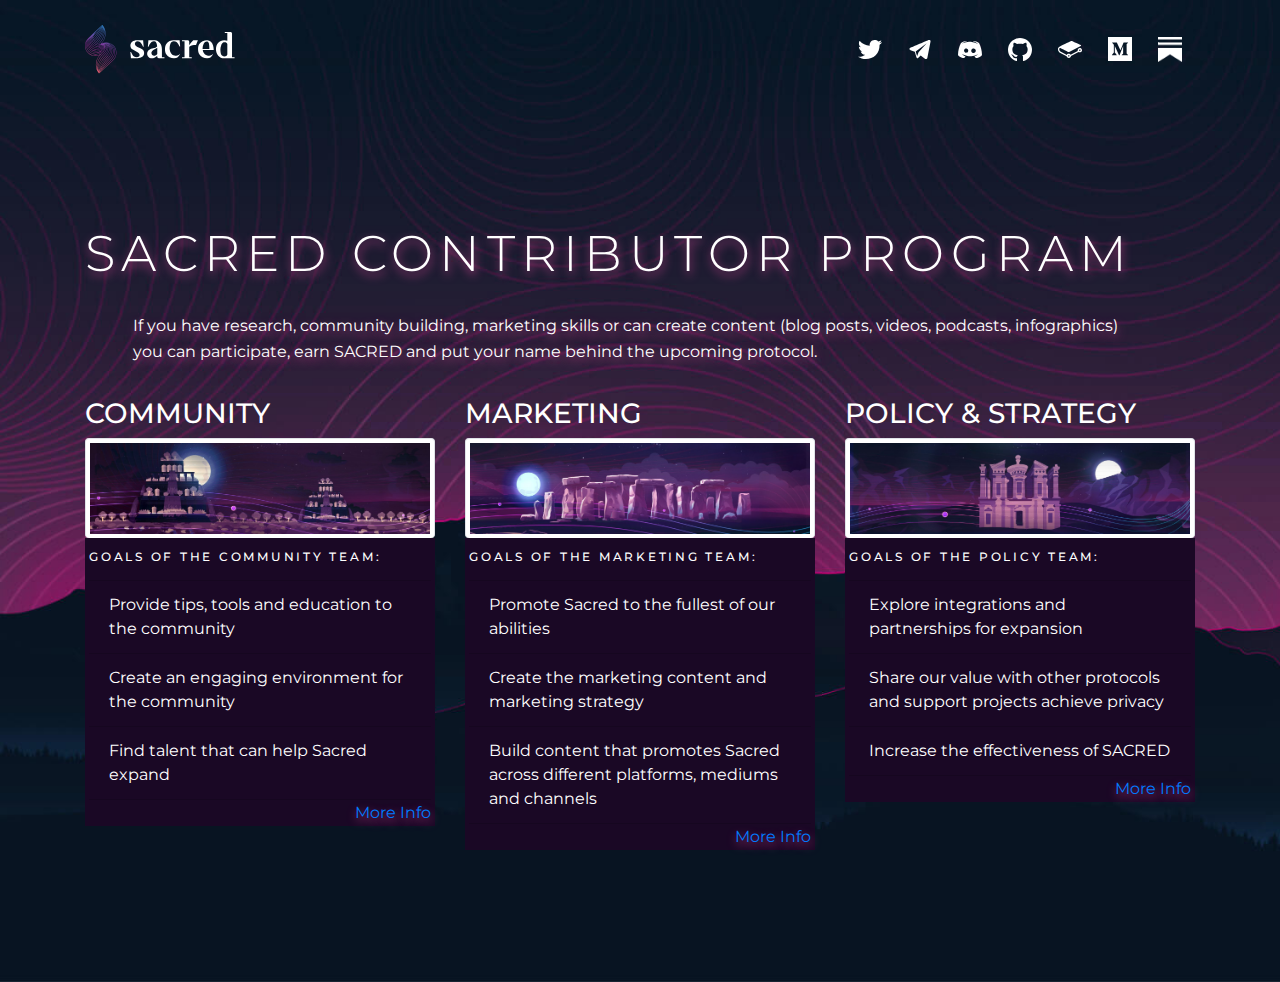
==== pages/contributor-program/index.html @ c4b3e5a7 "feat: add contributor page" ====
<!DOCTYPE html>
<html>

<head>
    <title>Sacred Finance Contributor Program</title>
    <meta charset="utf-8">
    <meta name="viewport" content="width=device-width, initial-scale=1, shrink-to-fit=no">
    <link rel="icon" href="/favicon.ico">
    <link rel="stylesheet" href="https://maxcdn.bootstrapcdn.com/bootstrap/4.0.0/css/bootstrap.min.css"
        integrity="sha384-Gn5384xqQ1aoWXA+058RXPxPg6fy4IWvTNh0E263XmFcJlSAwiGgFAW/dAiS6JXm" crossorigin="anonymous">
    <link rel="stylesheet" type="text/css" href="../../assets/css/styles.min.css?ver=1.0.1">
    <link rel="preconnect" href="https://fonts.googleapis.com">
    <link rel="preconnect" href="https://fonts.gstatic.com" crossorigin>
    <link
        href="https://fonts.googleapis.com/css2?family=Montserrat:ital,wght@0,100;0,200;0,300;0,400;0,500;0,600;0,700;0,800;0,900;1,100;1,200;1,300;1,400;1,500;1,600;1,700;1,800;1,900&display=swap"
        rel="stylesheet">
    <script src="https://code.jquery.com/jquery-3.2.1.slim.min.js"
        integrity="sha384-KJ3o2DKtIkvYIK3UENzmM7KCkRr/rE9/Qpg6aAZGJwFDMVNA/GpGFF93hXpG5KkN"
        crossorigin="anonymous"></script>

    <script src="https://maxcdn.bootstrapcdn.com/bootstrap/4.0.0/js/bootstrap.min.js"
        integrity="sha384-JZR6Spejh4U02d8jOt6vLEHfe/JQGiRRSQQxSfFWpi1MquVdAyjUar5+76PVCmYl"
        crossorigin="anonymous"></script>
    <script>
        $(document).ready(function () {
            $('.more-info')
                .click(
                    function () {
                        $(this).hide();
                    }
                );
        });

    </script>
</head>

<body>
    <div class="container">
        <nav class="navbar navbar-expand-lg navbar-dark">
            <a class="navbar-brand" href="/">
                <img src="../../assets/images/logo-colored.svg" class="logo d-none d-lg-block">
                <img src="../../assets/images/logo-white-mobile.svg" class="logo d-block d-lg-none">
            </a>
            <button class="navbar-toggler" type="button" data-toggle="collapse" data-target="#navbarSupportedContent"
                aria-controls="navbarSupportedContent" aria-expanded="false" aria-label="Toggle navigation">
                <img src="../../assets/images/icon-menu.svg">
            </button>

            <!-- MENU ITEMS START -->
            <div class="collapse navbar-collapse justify-content-end" id="navbarSupportedContent">
                <ul class="navbar-nav">
                    <li class="nav-item">
                        <a class="nav-link" href="https://twitter.com/SacredFinance_" target="_blank"><img
                                src="../../assets/images/twitter.svg" /> <span>Twitter</span></a>
                    </li>
                    <li class="nav-item">
                        <a class="nav-link" href="https://t.me/joinchat/KEAAi3VkeNg2ODdh" target="_blank"><img
                                src="../../assets/images/telegram.svg" /> <span>Telegram</span></a>
                    </li>
                    <li class="nav-item">
                        <a class="nav-link" href="https://discord.com/invite/EH27XHGDQj" target="_blank"><img
                                src="../../assets/images/discord.svg" /> <span>Discord</span></a>
                    </li>
                    <li class="nav-item">
                        <a class="nav-link" href="https://github.com/Sacred-Finance" target="_blank"><img
                                src="../../assets/images/github.svg" /> <span>Github</span></a>
                    </li>
                    <li class="nav-item">
                        <a class="nav-link" href="https://sacred.gitbook.io/sacred-finance/" target="_blank"><img
                                src="../../assets/images/gitbook.svg" /> <span>Gitbook</span></a>
                    </li>
                    <li class="nav-item">
                        <a class="nav-link" href="https://sacredfinance.medium.com/" target="_blank"><img
                                src="../../assets/images/medium.svg" /> <span>Medium</span></a>
                    </li>
                    <li class="nav-item">
                        <a class="nav-link" href="https://sacred.substack.com/" target="_blank"><img
                                src="../../assets/images/substack.png" /> <span>Substack</span></a>
                    </li>

                </ul>
            </div>
            <!-- MENU ITEMS END -->
        </nav>
        <main>
            <div class="row">
                <div class="col-12 mx-auto">
                    <h1>SACRED CONTRIBUTOR PROGRAM</h1>
                </div>
            </div>

            <div class="row">
                <div class="col-12 col-lg-11 mx-auto">
                    <p> If you have research, community building, marketing skills or can create content
                        (blog posts, videos, podcasts, infographics) you can participate, earn SACRED and put your name
                        behind the upcoming protocol.
                    </p>
                </div>

            </div>
            <div class="row">
                <!-- start stream -->
                <div class="col-sm-12 col-md-4 mx-auto">
                    <h3>COMMUNITY</h3>
                    <div class="rounded-top">
                        <img src="../../assets/images/contributor-streams/community.png"
                            class="img-thumbnail border-bottom-0">
                        <div class="px-1 bg-dark">
                            <h5 class="mt-0 pt-1">Goals of the Community Team:</h5>
                            <ul class="list-group  list-group-flush  list-group-item-dark">
                                <li class="list-group-item bg-dark">Provide tips, tools and education to the community
                                </li>
                                <li class="list-group-item bg-dark">Create an engaging environment for the community
                                </li>
                                <li class="list-group-item bg-dark">Find talent that can help Sacred expand
                                </li>
                            </ul>
                            <p class="text-right">
                                <a class="more-info" data-toggle="collapse" href="#community-info" role="button"
                                    aria-expanded="false" aria-controls="community-info">
                                    More Info
                                </a>
                            </p>
                            <div class="collapse" id="community-info">
                                <h5>Consider joining us if you enjoy:</h5>
                                <ul class="list-group  list-group-flush  list-group-item-dark">
                                    <li class="list-group-item bg-dark">Engaging with the commnity</li>
                                    <li class="list-group-item bg-dark">Organizing community events</li>
                                    <li class="list-group-item bg-dark">Moderating channels</li>
                                </ul>
                                <a onclick="$(this).hide();" class="btn btn-outline-primary w-100"
                                    href="https://discord.com/channels/816041991502430218/941066419850870844">Join
                                    Community
                                    Initiatives</a>
                            </div>
                        </div>
                    </div>
                </div>
                <!-- end stream -->

                <!-- start stream -->
                <div class="col-sm-12 col-md-4 mx-auto">
                    <h3>MARKETING</h3>
                    <div class="rounded-top">
                        <img src="../../assets/images/contributor-streams/marketing.png"
                            class="img-thumbnail border-bottom-0">
                        <div class="px-1 bg-dark">
                            <h5 class="mt-0 pt-1">Goals of the Marketing team:</h5>
                            <ul class="list-group  list-group-flush  list-group-item-dark">
                                <li class="list-group-item bg-dark">Promote Sacred to the fullest of our abilities</li>
                                <li class="list-group-item bg-dark">Create the marketing content and marketing strategy
                                </li>
                                <li class="list-group-item bg-dark">Build content that promotes Sacred
                                    across different platforms, mediums and channels</li>
                            </ul>
                            <p class="text-right">

                                <a class="more-info" data-toggle="collapse" href="#marketing-info" role="button"
                                    aria-expanded="false" aria-controls="marketing-info">
                                    More Info
                                </a>
                            </p>
                            <div class="collapse" id="marketing-info">
                                <h5>Consider joining us if you enjoy:</h5>
                                <ul class="list-group  list-group-flush  list-group-item-dark">
                                    <li class="list-group-item bg-dark">Making photo and video memes</li>
                                    <li class="list-group-item bg-dark">Influencer marketing</li>
                                    <li class="list-group-item bg-dark">Creating Twitter campaigns/ threads + Reddit
                                        campaigns</li>
                                    <li class="list-group-item bg-dark">SEO + Funnel design + Lead nurturing</li>
                                    <li class="list-group-item bg-dark">Event/ partnership promotion</li>
                                </ul>
                                <a class="btn btn-outline-primary w-100"
                                    href="https://discord.com/channels/816041991502430218/916038110339534909">Join
                                    Marketing
                                    & Brand</a>
                            </div>
                        </div>
                    </div>
                </div>
                <!-- end stream -->

                <!-- start stream -->
                <div class="col-sm-12 col-md-4 mx-auto">
                    <h3>POLICY & STRATEGY</h3>
                    <div class="rounded-top">
                        <img src="../../assets/images/contributor-streams/policy-strategy.png"
                            class="img-thumbnail border-bottom-0">
                        <div class="px-1 bg-dark">
                            <h5 class="mt-0 pt-1">Goals of the Policy team:</h5>
                            <ul class="list-group  list-group-flush  list-group-item-dark">
                                <li class="list-group-item bg-dark">Explore integrations and partnerships for expansion
                                </li>
                                <li class="list-group-item bg-dark">Share our value with other protocols and support
                                    projects achieve privacy
                                </li>
                                <li class="list-group-item bg-dark">Increase the effectiveness of SACRED</li>
                            </ul>
                            <p class="text-right">
                                <a class="more-info" data-toggle="collapse" href="#policy-info" role="button"
                                    aria-expanded="false" aria-controls="policy-info">
                                    More Info
                                </a>
                            </p>
                            <div class="collapse" id="policy-info">
                                <h5>Consider joining us if you enjoy:</h5>
                                <ul class="list-group  list-group-flush  list-group-item-dark">
                                    <li class="list-group-item bg-dark">Researching protocols</li>
                                    <li class="list-group-item bg-dark">Writing policy documents</li>
                                    <li class="list-group-item bg-dark">Working with tokenomics</li>
                                </ul>
                                <a class="btn btn-outline-primary w-100"
                                    href="https://discord.com/channels/816041991502430218/916037998603300964">Join
                                    Policy
                                    & Strategy</a>
                            </div>
                        </div>
                    </div>
                </div>
                <!-- end stream -->
            </div>
        </main>
    </div>
</body>

</html>
---- assets/css/styles.min.css ----
body{margin:0;background-image:url(../images/bg-desktop.jpg);background-size:cover;background-repeat:no-repeat;min-height:100vh;font-family:'Montserrat',sans-serif}.navbar{padding:20px 0}.logo{width:150px}.navbar .nav-item a{color:#fff!important}.navbar .nav-item{margin:0 5px}.navbar .nav-item span{display:none}.navbar .nav-item img{width:24px}.navbar-dark .navbar-toggler{border-color:transparent;color:transparent;outline:none!important}.btn-cta{text-decoration:none!important;color:#fff!important}.btn-cta div{padding:.5rem 1.5rem;border:3px double transparent;border-radius:80px;background-image:linear-gradient(rgb(13,14,33),#0d0e21),radial-gradient(circle at left top,#b33d82,#3179bf);background-origin:border-box;background-clip:padding-box,border-box;letter-spacing:.2em;font-size:12px;width:175px;text-align:center;-webkit-transition:background 0.2s linear;-moz-transition:background 0.2s linear;-o-transition:background 0.2s linear;transition:background 0.2s linear;font-weight:700}.btn-cta.disabled div{color:#6c757d;background-image:none;background-color:#e8e8e8;opacity:.7;transition:0.2s}.btn-cta.disabled:hover div{color:#6c757d;background-image:none;background-color:#e8e8e8;opacity:.6}.navbar .nav-item .btn-cta div{width:175px}.btn-cta div:hover{background-image:linear-gradient(to right,#b33d82,#3179bf),radial-gradient(circle at left top,#b33d82,#3179bf)}main{padding-top:120px;padding-bottom:100px;color:#fff}main h1{margin-bottom:24px;font-weight:300;font-size:50px;line-height:1.4;letter-spacing:.125em;text-shadow:1px 4px 10px #b33d82;text-transform:uppercase}main p{text-shadow:1px 4px 10px #b33d82;font-size:16px;line-height:26px;margin-bottom:32px}main h5{font-weight:500;font-size:12px;line-height:30px;letter-spacing:.23em;text-transform:uppercase;/* margin-top:32px; */margin-bottom:8px}main img.main-icon{top:-75px;position:relative}main img.polygon{margin-right:20px;height:20px}main img.ethereum{height:26px}main img.aavegrantsdao{width:100px}.bg-dark{background-color: #1a0825 !important;color:#fff;}@media (max-width:1199px) and (min-width:992px){main{padding-top:120px}main img.main-icon{margin-top:0}main h1{margin-bottom:24px;font-weight:300;font-size:42px}main p{font-size:16px;line-height:26px}}@media (max-width:991px){main{text-align:center;padding-top:50px}main img.main-icon{margin:0;width:100px;padding-bottom:50px;top:0}main .btn-cta div{margin:0 auto}.navbar .nav-item span{display:inline-block;margin-left:20px}.navbar .nav-item .btn-cta div{margin-top:10px}main h1{font-weight:700;font-size:32px;line-height:32px;margin-bottom:18px;text-shadow:1px 4px 10px #b33d82}main p{text-shadow:1px 4px 10px #b33d82;font-size:16px;line-height:24px;margin-bottom:18px}}@media (max-width:767px){body{background-image:url(../images/bg-mobile.jpg);background-position:center}}
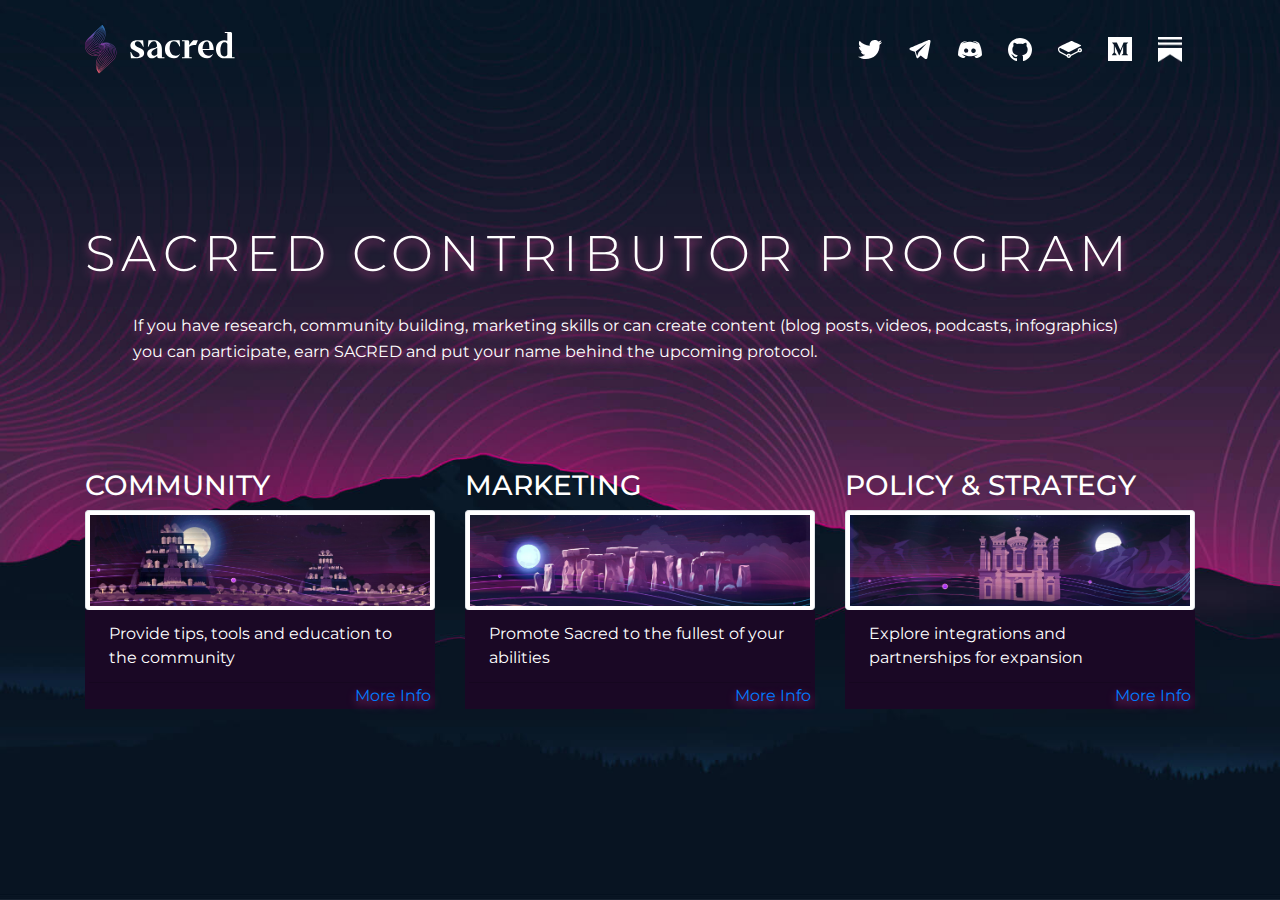
==== commit 750ddbb6: "feat: update text and spacing" ====
--- a/pages/contributor-program/index.html
+++ b/pages/contributor-program/index.html
@@ -5,7 +5,7 @@
     <title>Sacred Finance Contributor Program</title>
     <meta charset="utf-8">
     <meta name="viewport" content="width=device-width, initial-scale=1, shrink-to-fit=no">
-    <link rel="icon" href="/favicon.ico">
+    <link rel="icon" href="../../favicon.ico">
     <link rel="stylesheet" href="https://maxcdn.bootstrapcdn.com/bootstrap/4.0.0/css/bootstrap.min.css"
         integrity="sha384-Gn5384xqQ1aoWXA+058RXPxPg6fy4IWvTNh0E263XmFcJlSAwiGgFAW/dAiS6JXm" crossorigin="anonymous">
     <link rel="stylesheet" type="text/css" href="../../assets/css/styles.min.css?ver=1.0.1">
@@ -98,6 +98,9 @@
                 </div>
 
             </div>
+            <br>
+            <br>
+            <br>
             <div class="row">
                 <!-- start stream -->
                 <div class="col-sm-12 col-md-4 mx-auto">
@@ -106,14 +109,11 @@
                         <img src="../../assets/images/contributor-streams/community.png"
                             class="img-thumbnail border-bottom-0">
                         <div class="px-1 bg-dark">
-                            <h5 class="mt-0 pt-1">Goals of the Community Team:</h5>
+
                             <ul class="list-group  list-group-flush  list-group-item-dark">
                                 <li class="list-group-item bg-dark">Provide tips, tools and education to the community
                                 </li>
-                                <li class="list-group-item bg-dark">Create an engaging environment for the community
-                                </li>
-                                <li class="list-group-item bg-dark">Find talent that can help Sacred expand
-                                </li>
+
                             </ul>
                             <p class="text-right">
                                 <a class="more-info" data-toggle="collapse" href="#community-info" role="button"
@@ -124,6 +124,12 @@
                             <div class="collapse" id="community-info">
                                 <h5>Consider joining us if you enjoy:</h5>
                                 <ul class="list-group  list-group-flush  list-group-item-dark">
+                                    <li class="list-group-item bg-dark">Creating an engaging environment for the
+                                        community
+                                    </li>
+                                    <li class="list-group-item bg-dark">Find talent that can help Sacred expand
+                                    </li>
+
                                     <li class="list-group-item bg-dark">Engaging with the commnity</li>
                                     <li class="list-group-item bg-dark">Organizing community events</li>
                                     <li class="list-group-item bg-dark">Moderating channels</li>
@@ -145,13 +151,9 @@
                         <img src="../../assets/images/contributor-streams/marketing.png"
                             class="img-thumbnail border-bottom-0">
                         <div class="px-1 bg-dark">
-                            <h5 class="mt-0 pt-1">Goals of the Marketing team:</h5>
                             <ul class="list-group  list-group-flush  list-group-item-dark">
-                                <li class="list-group-item bg-dark">Promote Sacred to the fullest of our abilities</li>
-                                <li class="list-group-item bg-dark">Create the marketing content and marketing strategy
-                                </li>
-                                <li class="list-group-item bg-dark">Build content that promotes Sacred
-                                    across different platforms, mediums and channels</li>
+                                <li class="list-group-item bg-dark">Promote Sacred to the fullest of your abilities</li>
+
                             </ul>
                             <p class="text-right">
 
@@ -163,6 +165,11 @@
                             <div class="collapse" id="marketing-info">
                                 <h5>Consider joining us if you enjoy:</h5>
                                 <ul class="list-group  list-group-flush  list-group-item-dark">
+                                    <li class="list-group-item bg-dark">Creating the marketing content and marketing
+                                        strategy
+                                    </li>
+                                    <li class="list-group-item bg-dark">Build content that promotes Sacred
+                                        across different platforms, mediums and channels</li>
                                     <li class="list-group-item bg-dark">Making photo and video memes</li>
                                     <li class="list-group-item bg-dark">Influencer marketing</li>
                                     <li class="list-group-item bg-dark">Creating Twitter campaigns/ threads + Reddit
@@ -187,14 +194,10 @@
                         <img src="../../assets/images/contributor-streams/policy-strategy.png"
                             class="img-thumbnail border-bottom-0">
                         <div class="px-1 bg-dark">
-                            <h5 class="mt-0 pt-1">Goals of the Policy team:</h5>
                             <ul class="list-group  list-group-flush  list-group-item-dark">
                                 <li class="list-group-item bg-dark">Explore integrations and partnerships for expansion
                                 </li>
-                                <li class="list-group-item bg-dark">Share our value with other protocols and support
-                                    projects achieve privacy
-                                </li>
-                                <li class="list-group-item bg-dark">Increase the effectiveness of SACRED</li>
+
                             </ul>
                             <p class="text-right">
                                 <a class="more-info" data-toggle="collapse" href="#policy-info" role="button"
@@ -205,6 +208,11 @@
                             <div class="collapse" id="policy-info">
                                 <h5>Consider joining us if you enjoy:</h5>
                                 <ul class="list-group  list-group-flush  list-group-item-dark">
+                                    <li class="list-group-item bg-dark">Sharing our value with other protocols and
+                                        support
+                                        projects achieve privacy
+                                    </li>
+                                    <li class="list-group-item bg-dark">Increase the effectiveness of SACRED</li>
                                     <li class="list-group-item bg-dark">Researching protocols</li>
                                     <li class="list-group-item bg-dark">Writing policy documents</li>
                                     <li class="list-group-item bg-dark">Working with tokenomics</li>
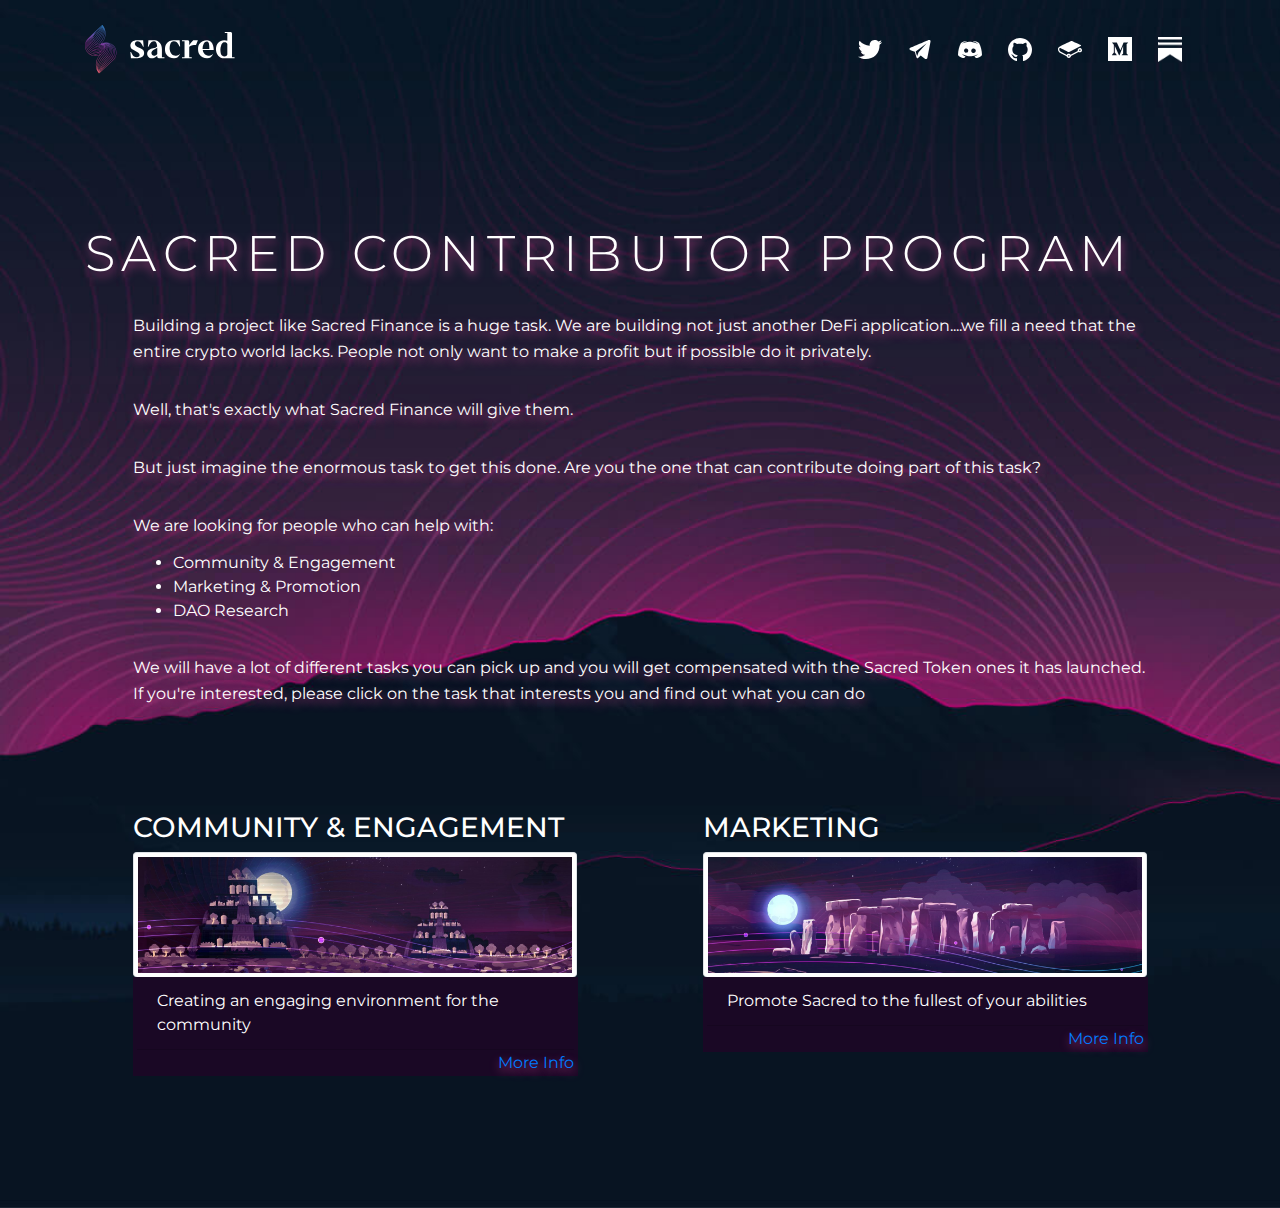
==== commit 2cabfe60: "feat: update text" ====
--- a/pages/contributor-program/index.html
+++ b/pages/contributor-program/index.html
@@ -91,9 +91,33 @@
 
             <div class="row">
                 <div class="col-12 col-lg-11 mx-auto">
-                    <p> If you have research, community building, marketing skills or can create content
-                        (blog posts, videos, podcasts, infographics) you can participate, earn SACRED and put your name
-                        behind the upcoming protocol.
+                    <p>
+
+                        Building a project like Sacred Finance is a huge task.
+                        We are building not just another DeFi application....we fill a need that the entire crypto world
+                        lacks.
+                        People not only want to make a profit but if possible do it privately.
+                    </p>
+                    <p>
+                        Well, that's exactly what Sacred Finance will give them.
+                    </p>
+                    <p>
+                        But just imagine the enormous task to get this done.
+                        Are you the one that can contribute doing part of this task?
+                    </p>
+                    <p>
+                        We are looking for people who can help with:
+                    <ul style="margin-top: -20px;">
+                        <li>Community & Engagement</li>
+                        <li>Marketing & Promotion</li>
+                        <li>DAO Research</li>
+                    </ul>
+                    </p>
+                    <p>
+                        We will have a lot of different tasks you can pick up and you will get compensated with the
+                        Sacred Token ones it has launched.
+
+                        If you're interested, please click on the task that interests you and find out what you can do
                     </p>
                 </div>
 
@@ -103,15 +127,16 @@
             <br>
             <div class="row">
                 <!-- start stream -->
-                <div class="col-sm-12 col-md-4 mx-auto">
-                    <h3>COMMUNITY</h3>
+                <div class="col-sm-12 col-md-5 mx-auto">
+                    <h3>COMMUNITY & ENGAGEMENT</h3>
                     <div class="rounded-top">
                         <img src="../../assets/images/contributor-streams/community.png"
                             class="img-thumbnail border-bottom-0">
                         <div class="px-1 bg-dark">
 
                             <ul class="list-group  list-group-flush  list-group-item-dark">
-                                <li class="list-group-item bg-dark">Provide tips, tools and education to the community
+                                <li class="list-group-item bg-dark">Creating an engaging environment for the
+                                    community
                                 </li>
 
                             </ul>
@@ -124,7 +149,7 @@
                             <div class="collapse" id="community-info">
                                 <h5>Consider joining us if you enjoy:</h5>
                                 <ul class="list-group  list-group-flush  list-group-item-dark">
-                                    <li class="list-group-item bg-dark">Creating an engaging environment for the
+                                    <li class="list-group-item bg-dark">Provide tips, tools and education to the
                                         community
                                     </li>
                                     <li class="list-group-item bg-dark">Find talent that can help Sacred expand
@@ -145,7 +170,7 @@
                 <!-- end stream -->
 
                 <!-- start stream -->
-                <div class="col-sm-12 col-md-4 mx-auto">
+                <div class="col-sm-12 col-md-5 mx-auto">
                     <h3>MARKETING</h3>
                     <div class="rounded-top">
                         <img src="../../assets/images/contributor-streams/marketing.png"
@@ -186,46 +211,6 @@
                     </div>
                 </div>
                 <!-- end stream -->
-
-                <!-- start stream -->
-                <div class="col-sm-12 col-md-4 mx-auto">
-                    <h3>POLICY & STRATEGY</h3>
-                    <div class="rounded-top">
-                        <img src="../../assets/images/contributor-streams/policy-strategy.png"
-                            class="img-thumbnail border-bottom-0">
-                        <div class="px-1 bg-dark">
-                            <ul class="list-group  list-group-flush  list-group-item-dark">
-                                <li class="list-group-item bg-dark">Explore integrations and partnerships for expansion
-                                </li>
-
-                            </ul>
-                            <p class="text-right">
-                                <a class="more-info" data-toggle="collapse" href="#policy-info" role="button"
-                                    aria-expanded="false" aria-controls="policy-info">
-                                    More Info
-                                </a>
-                            </p>
-                            <div class="collapse" id="policy-info">
-                                <h5>Consider joining us if you enjoy:</h5>
-                                <ul class="list-group  list-group-flush  list-group-item-dark">
-                                    <li class="list-group-item bg-dark">Sharing our value with other protocols and
-                                        support
-                                        projects achieve privacy
-                                    </li>
-                                    <li class="list-group-item bg-dark">Increase the effectiveness of SACRED</li>
-                                    <li class="list-group-item bg-dark">Researching protocols</li>
-                                    <li class="list-group-item bg-dark">Writing policy documents</li>
-                                    <li class="list-group-item bg-dark">Working with tokenomics</li>
-                                </ul>
-                                <a class="btn btn-outline-primary w-100"
-                                    href="https://discord.com/channels/816041991502430218/916037998603300964">Join
-                                    Policy
-                                    & Strategy</a>
-                            </div>
-                        </div>
-                    </div>
-                </div>
-                <!-- end stream -->
             </div>
         </main>
     </div>
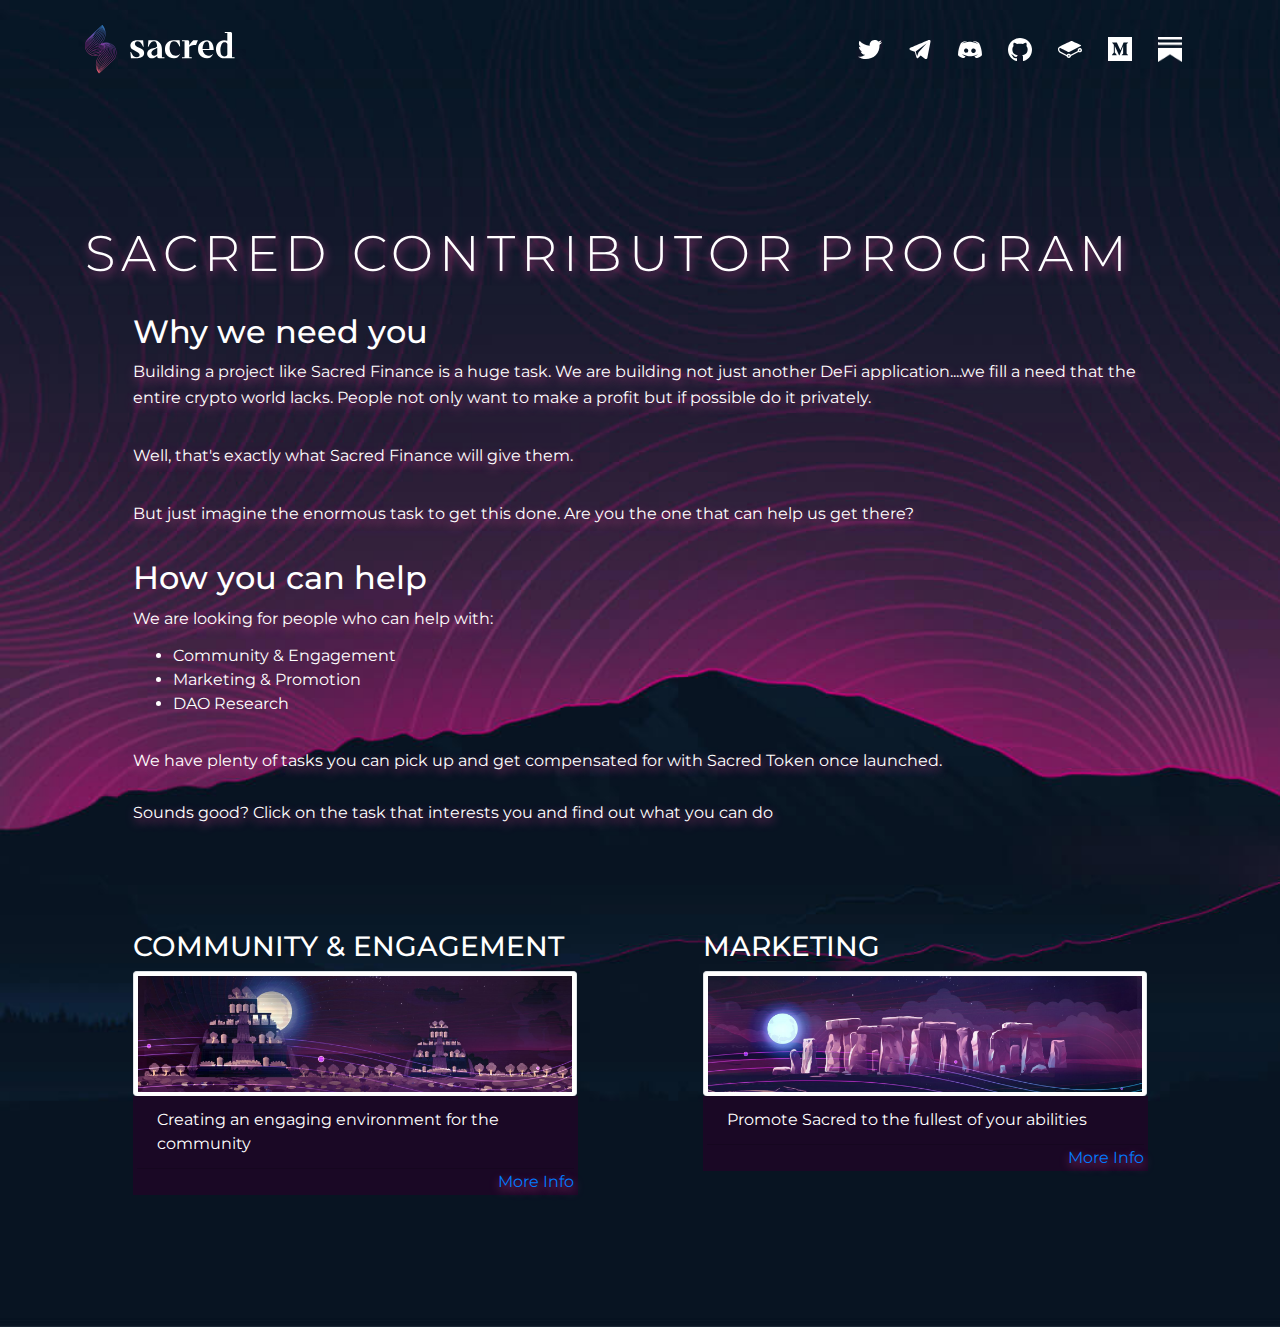
==== commit 42e2f609: "feat: add titles" ====
--- a/pages/contributor-program/index.html
+++ b/pages/contributor-program/index.html
@@ -91,8 +91,8 @@
 
             <div class="row">
                 <div class="col-12 col-lg-11 mx-auto">
-                    <p>
-
+                    <h2>Why we need you</h2>
+                    <p>
                         Building a project like Sacred Finance is a huge task.
                         We are building not just another DeFi application....we fill a need that the entire crypto world
                         lacks.
@@ -103,8 +103,9 @@
                     </p>
                     <p>
                         But just imagine the enormous task to get this done.
-                        Are you the one that can contribute doing part of this task?
-                    </p>
+                        Are you the one that can help us get there?
+                    </p>
+                    <h2>How you can help</h2>
                     <p>
                         We are looking for people who can help with:
                     <ul style="margin-top: -20px;">
@@ -114,10 +115,11 @@
                     </ul>
                     </p>
                     <p>
-                        We will have a lot of different tasks you can pick up and you will get compensated with the
-                        Sacred Token ones it has launched.
-
-                        If you're interested, please click on the task that interests you and find out what you can do
+                        We have plenty of tasks you can pick up and get compensated for with Sacred Token once
+                        launched.
+                        <BR>
+                        <BR>
+                        Sounds good? Click on the task that interests you and find out what you can do
                     </p>
                 </div>
 
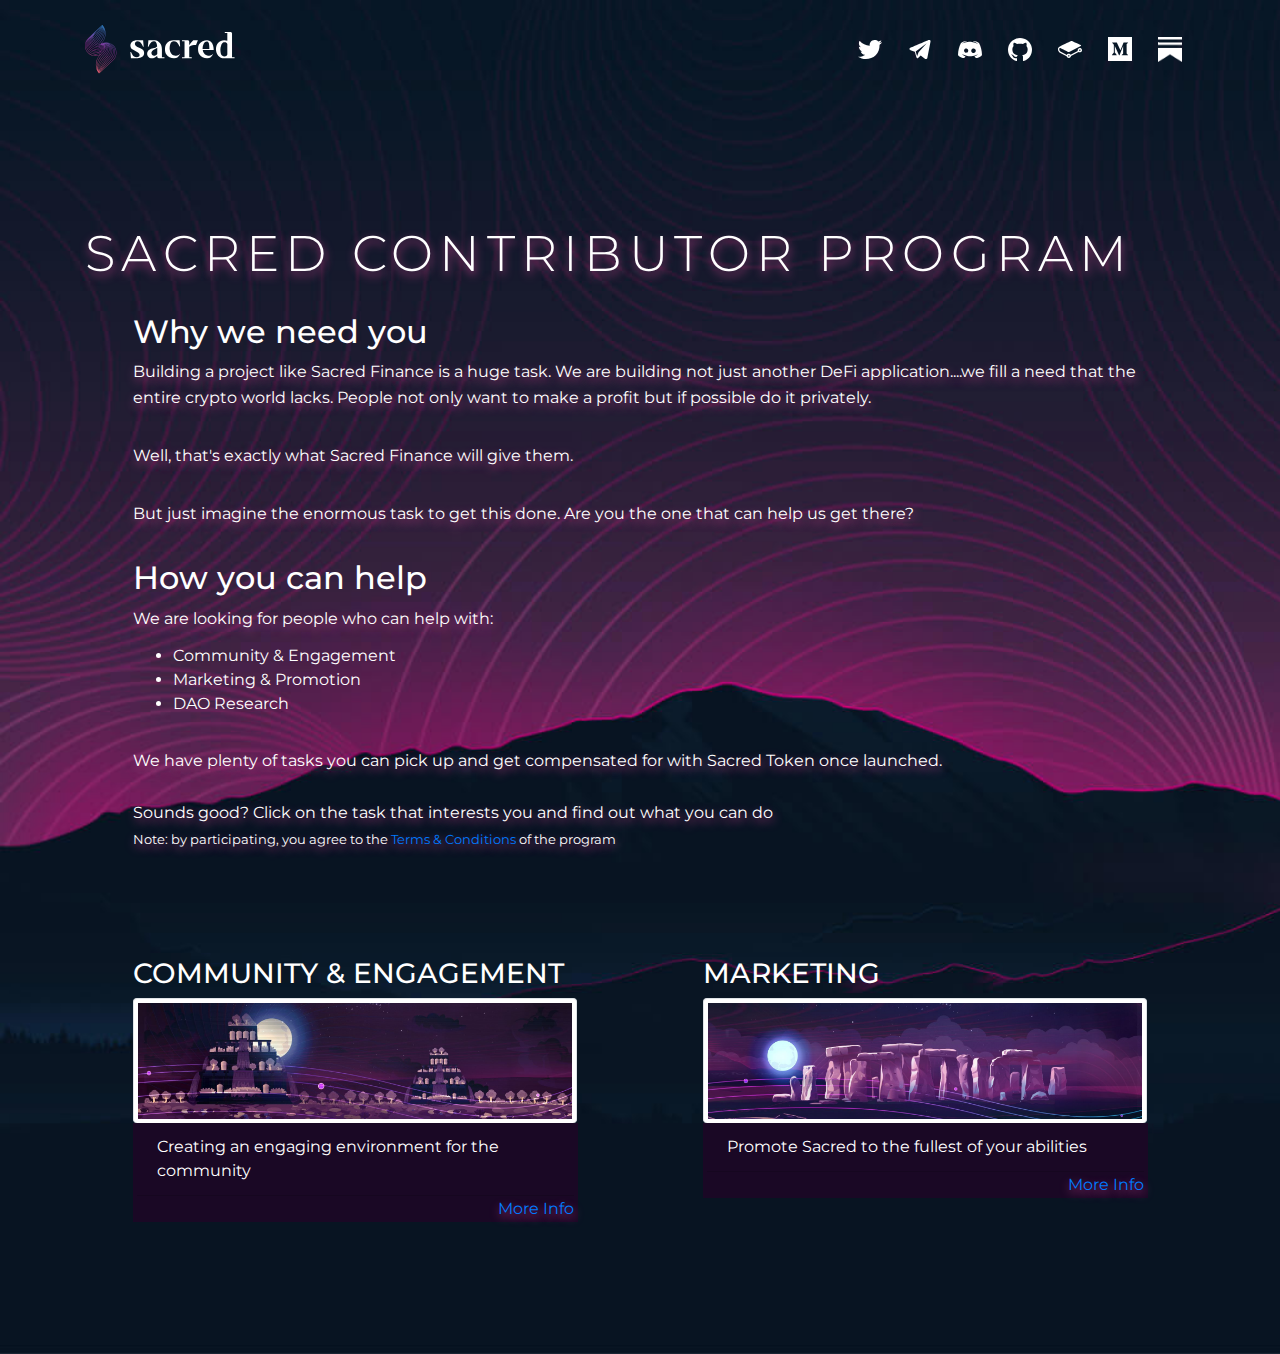
==== commit f8aeb9d9: "feat: add terms & conditions" ====
--- a/pages/contributor-program/index.html
+++ b/pages/contributor-program/index.html
@@ -119,11 +119,44 @@
                         launched.
                         <BR>
                         <BR>
-                        Sounds good? Click on the task that interests you and find out what you can do
-                    </p>
-                </div>
-
-            </div>
+                        Sounds good? Click on the task that interests you and find out what you can do<br>
+                        <small>
+                            <!-- Button trigger modal -->
+                            Note: by participating, you agree to the <a data-toggle="modal" data-target="#exampleModal"
+                                href="#">
+                                Terms & Conditions
+                            </a> of the program
+                        </small>
+
+                        <!-- Modal -->
+                    <div class="modal fade" id="exampleModal" tabindex="-1" role="dialog"
+                        aria-labelledby="exampleModalLabel" aria-hidden="true">
+                        <div class="modal-dialog" role="document">
+                            <div class="modal-content">
+                                <div class="modal-header">
+                                    <h5 class="modal-title" id="exampleModalLabel">Modal title</h5>
+                                    <button type="button" class="close" data-dismiss="modal" aria-label="Close">
+                                        <span aria-hidden="true">&times;</span>
+                                    </button>
+                                </div>
+                                <div class="modal-body" style="color:black">
+                                    By applying to participate in the Contributor Program you acknowledge that in order
+                                    to be eligible for the future distribution of SACRED tokens for successful
+                                    submissions, you will be required to pass any and all required KYC/AML checks and
+                                    perform other actions deemed necessary
+                                </div>
+                                <div class="modal-footer">
+                                    <button type="button" class="btn btn-secondary" data-dismiss="modal">Agree</button>
+                                </div>
+                            </div>
+                        </div>
+                    </div>
+                    </p>
+
+                </div>
+
+            </div>
+
             <br>
             <br>
             <br>
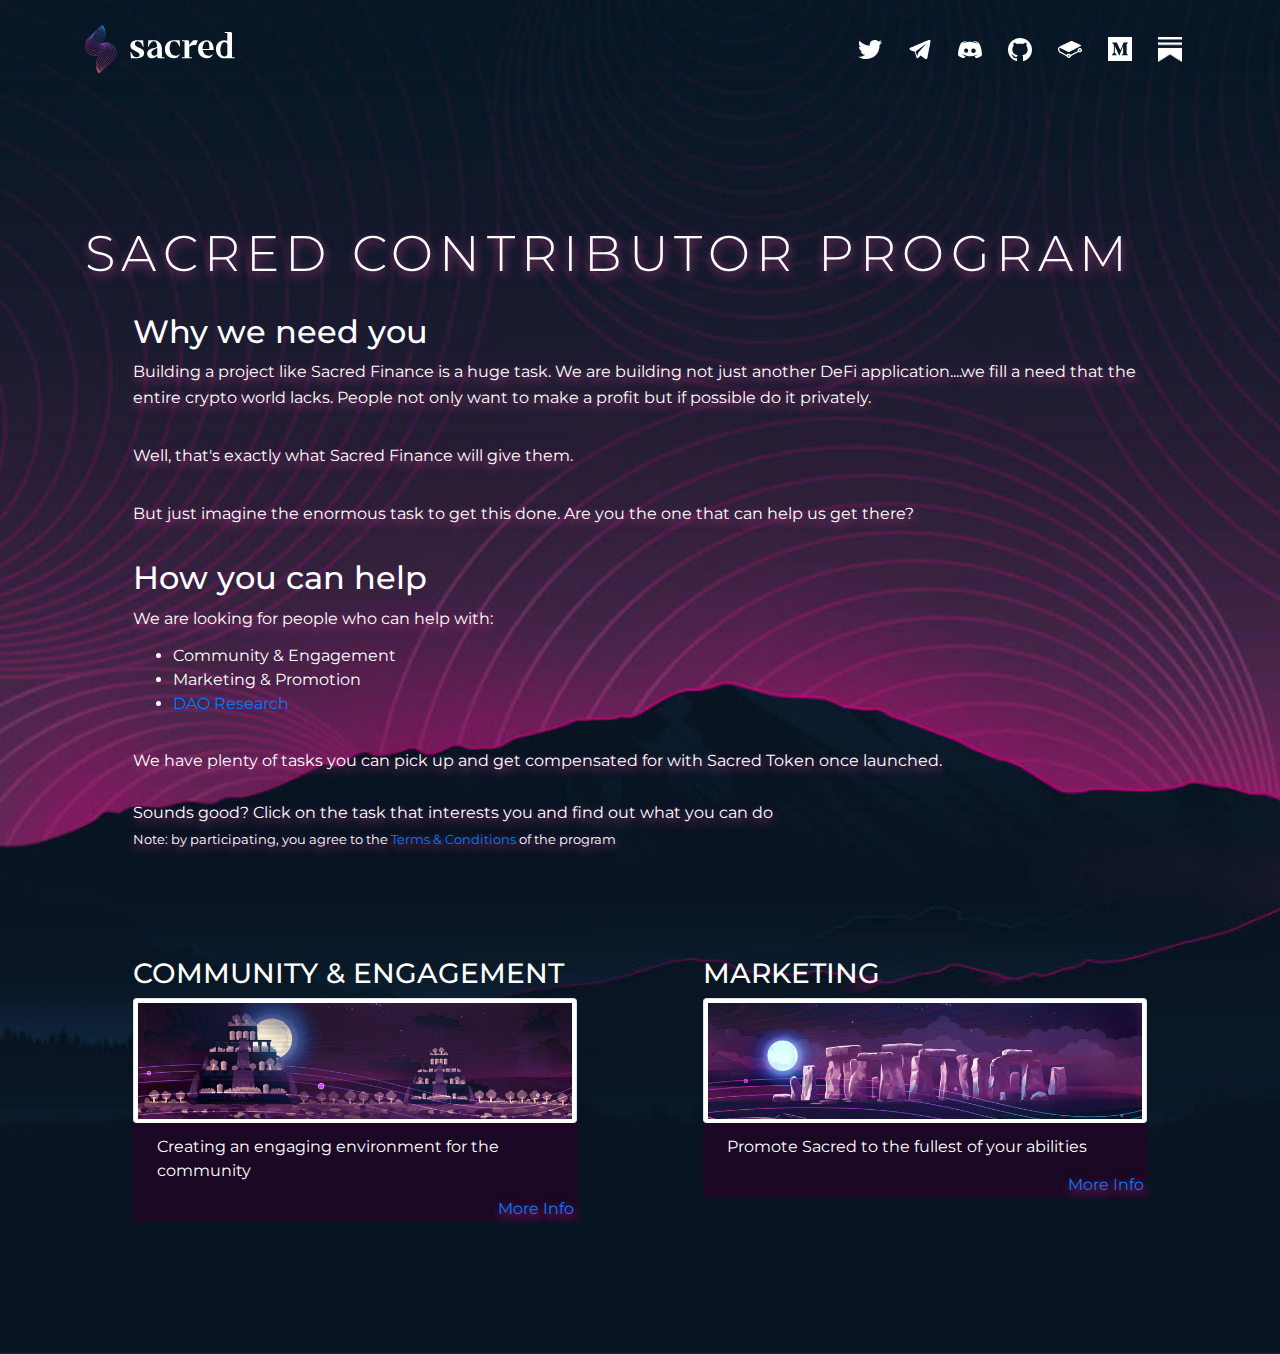
==== commit ef2451de: "feat: added link to DAO research" ====
--- a/pages/contributor-program/index.html
+++ b/pages/contributor-program/index.html
@@ -111,7 +111,8 @@
                     <ul style="margin-top: -20px;">
                         <li>Community & Engagement</li>
                         <li>Marketing & Promotion</li>
-                        <li>DAO Research</li>
+                        <li><a href="https://medium.com/@sacredfinance/sacred-finance-crafting-our-dao-d3b4eb9b7c31"
+                                target="_blank">DAO Research</a></li>
                     </ul>
                     </p>
                     <p>
